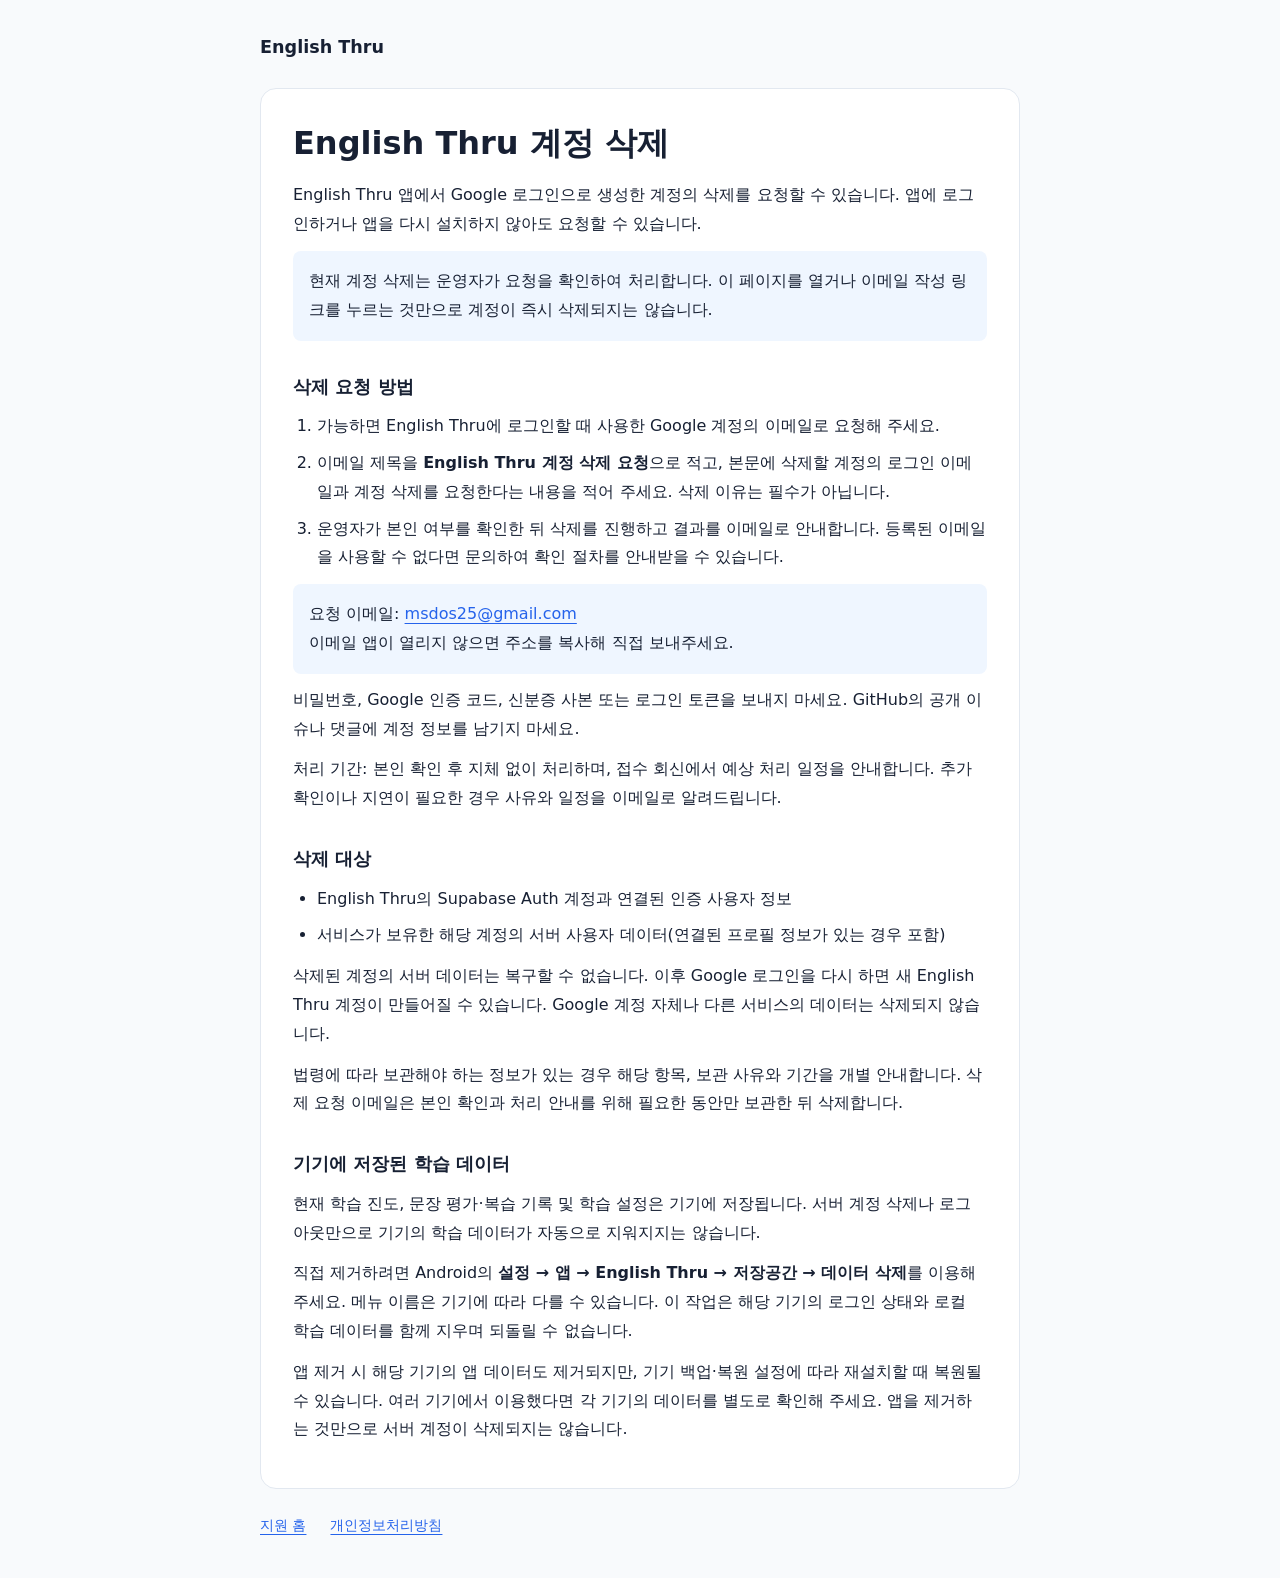
==== delete-account.html @ 8fef740b "Add EnglishThru privacy and account deletion pages" ====
<!doctype html>
<html lang="ko">
<head>
  <meta charset="utf-8">
  <meta name="viewport" content="width=device-width, initial-scale=1">
  <meta name="description" content="English Thru 계정 및 서버 사용자 데이터 삭제 요청 방법과 기기 내 학습 데이터 삭제 안내">
  <title>English Thru 계정 삭제</title>
  <link rel="stylesheet" href="styles.css">
</head>
<body>
  <a class="skip-link" href="#main">본문 바로가기</a>
  <header class="container"><a class="brand" href="index.html">English Thru</a></header>
  <main class="container" id="main">
    <h1>English Thru 계정 삭제</h1>
    <p>English Thru 앱에서 Google 로그인으로 생성한 계정의 삭제를 요청할 수 있습니다. 앱에 로그인하거나 앱을 다시 설치하지 않아도 요청할 수 있습니다.</p>
    <p class="notice">현재 계정 삭제는 운영자가 요청을 확인하여 처리합니다. 이 페이지를 열거나 이메일 작성 링크를 누르는 것만으로 계정이 즉시 삭제되지는 않습니다.</p>

    <h2>삭제 요청 방법</h2>
    <ol>
      <li>가능하면 English Thru에 로그인할 때 사용한 Google 계정의 이메일로 요청해 주세요.</li>
      <li>이메일 제목을 <strong>English Thru 계정 삭제 요청</strong>으로 적고, 본문에 삭제할 계정의 로그인 이메일과 계정 삭제를 요청한다는 내용을 적어 주세요. 삭제 이유는 필수가 아닙니다.</li>
      <li>운영자가 본인 여부를 확인한 뒤 삭제를 진행하고 결과를 이메일로 안내합니다. 등록된 이메일을 사용할 수 없다면 문의하여 확인 절차를 안내받을 수 있습니다.</li>
    </ol>
    <p class="notice">요청 이메일: <a href="mailto:msdos25@gmail.com?subject=English%20Thru%20%EA%B3%84%EC%A0%95%20%EC%82%AD%EC%A0%9C%20%EC%9A%94%EC%B2%AD">msdos25@gmail.com</a><br>이메일 앱이 열리지 않으면 주소를 복사해 직접 보내주세요.</p>
    <p>비밀번호, Google 인증 코드, 신분증 사본 또는 로그인 토큰을 보내지 마세요. GitHub의 공개 이슈나 댓글에 계정 정보를 남기지 마세요.</p>
    <p>처리 기간: 본인 확인 후 지체 없이 처리하며, 접수 회신에서 예상 처리 일정을 안내합니다. 추가 확인이나 지연이 필요한 경우 사유와 일정을 이메일로 알려드립니다.</p>

    <h2>삭제 대상</h2>
    <ul>
      <li>English Thru의 Supabase Auth 계정과 연결된 인증 사용자 정보</li>
      <li>서비스가 보유한 해당 계정의 서버 사용자 데이터(연결된 프로필 정보가 있는 경우 포함)</li>
    </ul>
    <p>삭제된 계정의 서버 데이터는 복구할 수 없습니다. 이후 Google 로그인을 다시 하면 새 English Thru 계정이 만들어질 수 있습니다. Google 계정 자체나 다른 서비스의 데이터는 삭제되지 않습니다.</p>
    <p>법령에 따라 보관해야 하는 정보가 있는 경우 해당 항목, 보관 사유와 기간을 개별 안내합니다. 삭제 요청 이메일은 본인 확인과 처리 안내를 위해 필요한 동안만 보관한 뒤 삭제합니다.</p>

    <h2>기기에 저장된 학습 데이터</h2>
    <p>현재 학습 진도, 문장 평가·복습 기록 및 학습 설정은 기기에 저장됩니다. 서버 계정 삭제나 로그아웃만으로 기기의 학습 데이터가 자동으로 지워지지는 않습니다.</p>
    <p>직접 제거하려면 Android의 <strong>설정 → 앱 → English Thru → 저장공간 → 데이터 삭제</strong>를 이용해 주세요. 메뉴 이름은 기기에 따라 다를 수 있습니다. 이 작업은 해당 기기의 로그인 상태와 로컬 학습 데이터를 함께 지우며 되돌릴 수 없습니다.</p>
    <p>앱 제거 시 해당 기기의 앱 데이터도 제거되지만, 기기 백업·복원 설정에 따라 재설치할 때 복원될 수 있습니다. 여러 기기에서 이용했다면 각 기기의 데이터를 별도로 확인해 주세요. 앱을 제거하는 것만으로 서버 계정이 삭제되지는 않습니다.</p>
  </main>
  <footer class="container"><nav aria-label="관련 페이지"><a href="index.html">지원 홈</a><a href="privacy.html">개인정보처리방침</a></nav></footer>
</body>
</html>
---- styles.css ----
:root {
  color-scheme: light;
  font-family: system-ui, -apple-system, BlinkMacSystemFont, "Segoe UI", sans-serif;
  color: #172033;
  background: #f8fafc;
  line-height: 1.8;
  overflow-wrap: anywhere;
}
* { box-sizing: border-box; }
body { margin: 0; }
.container { width: min(100% - 40px, 760px); margin-inline: auto; }
header { padding-block: 32px 24px; }
.brand { color: #172033; font-size: 1.1rem; font-weight: 700; text-decoration: none; }
main { padding: 32px; background: #fff; border: 1px solid #e2e8f0; border-radius: 16px; }
h1 { font-size: clamp(1.65rem, 5vw, 2rem); line-height: 1.4; margin: 0 0 16px; }
h2 { font-size: 1.15rem; margin: 32px 0 10px; line-height: 1.5; }
p, ul, ol { margin: 12px 0; }
ul, ol { padding-left: 24px; }
li + li { margin-top: 8px; }
a { color: #2563eb; text-underline-offset: 4px; }
a:focus-visible { outline: 3px solid #2563eb; outline-offset: 5px; border-radius: 2px; }
.muted, footer { color: #526175; }
.notice { padding: 16px; background: #eff6ff; border-radius: 8px; }
.page-links { list-style: none; padding: 0; }
.page-links a { display: block; padding: 16px; border: 1px solid #e2e8f0; border-radius: 8px; font-weight: 600; }
footer { padding-block: 24px 40px; font-size: .875rem; }
footer nav { display: flex; flex-wrap: wrap; gap: 12px 24px; }
.skip-link { position: absolute; top: -100px; left: 16px; background: white; padding: 8px; }
.skip-link:focus { top: 8px; }
@media (max-width: 480px) {
  .container { width: calc(100% - 24px); }
  header { padding-block: 24px 16px; }
  main { padding: 24px 20px; }
}
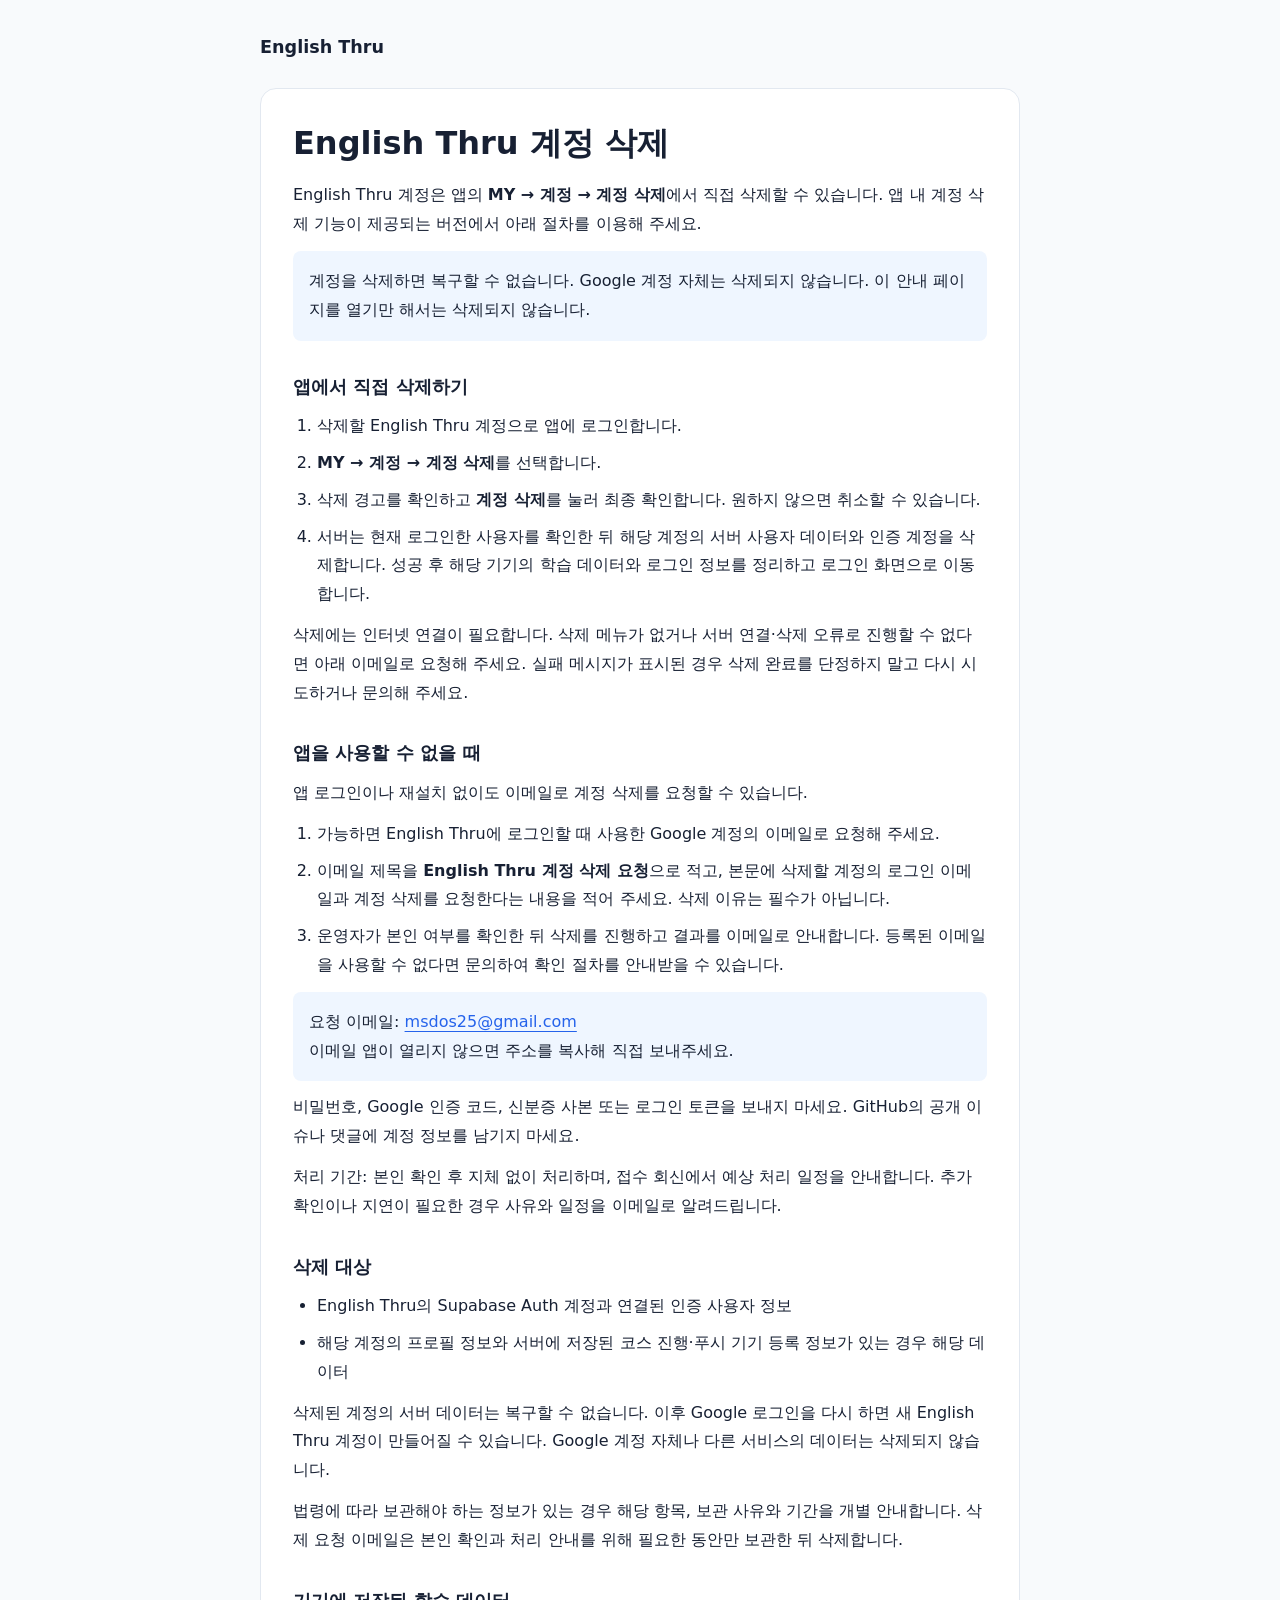
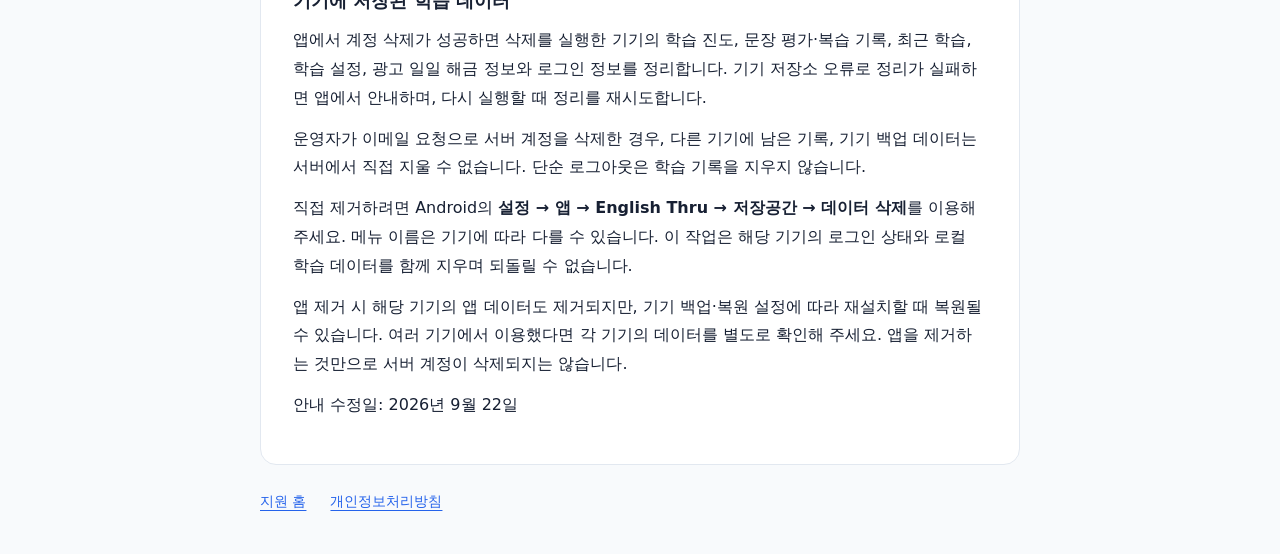
==== commit 611278fb: "Document self-service account deletion and local data cleanup" ====
--- a/delete-account.html
+++ b/delete-account.html
@@ -12,10 +12,20 @@
   <header class="container"><a class="brand" href="index.html">English Thru</a></header>
   <main class="container" id="main">
     <h1>English Thru 계정 삭제</h1>
-    <p>English Thru 앱에서 Google 로그인으로 생성한 계정의 삭제를 요청할 수 있습니다. 앱에 로그인하거나 앱을 다시 설치하지 않아도 요청할 수 있습니다.</p>
-    <p class="notice">현재 계정 삭제는 운영자가 요청을 확인하여 처리합니다. 이 페이지를 열거나 이메일 작성 링크를 누르는 것만으로 계정이 즉시 삭제되지는 않습니다.</p>
+    <p>English Thru 계정은 앱의 <strong>MY → 계정 → 계정 삭제</strong>에서 직접 삭제할 수 있습니다. 앱 내 계정 삭제 기능이 제공되는 버전에서 아래 절차를 이용해 주세요.</p>
+    <p class="notice">계정을 삭제하면 복구할 수 없습니다. Google 계정 자체는 삭제되지 않습니다. 이 안내 페이지를 열기만 해서는 삭제되지 않습니다.</p>
 
-    <h2>삭제 요청 방법</h2>
+    <h2>앱에서 직접 삭제하기</h2>
+    <ol>
+      <li>삭제할 English Thru 계정으로 앱에 로그인합니다.</li>
+      <li><strong>MY → 계정 → 계정 삭제</strong>를 선택합니다.</li>
+      <li>삭제 경고를 확인하고 <strong>계정 삭제</strong>를 눌러 최종 확인합니다. 원하지 않으면 취소할 수 있습니다.</li>
+      <li>서버는 현재 로그인한 사용자를 확인한 뒤 해당 계정의 서버 사용자 데이터와 인증 계정을 삭제합니다. 성공 후 해당 기기의 학습 데이터와 로그인 정보를 정리하고 로그인 화면으로 이동합니다.</li>
+    </ol>
+    <p>삭제에는 인터넷 연결이 필요합니다. 삭제 메뉴가 없거나 서버 연결·삭제 오류로 진행할 수 없다면 아래 이메일로 요청해 주세요. 실패 메시지가 표시된 경우 삭제 완료를 단정하지 말고 다시 시도하거나 문의해 주세요.</p>
+
+    <h2>앱을 사용할 수 없을 때</h2>
+    <p>앱 로그인이나 재설치 없이도 이메일로 계정 삭제를 요청할 수 있습니다.</p>
     <ol>
       <li>가능하면 English Thru에 로그인할 때 사용한 Google 계정의 이메일로 요청해 주세요.</li>
       <li>이메일 제목을 <strong>English Thru 계정 삭제 요청</strong>으로 적고, 본문에 삭제할 계정의 로그인 이메일과 계정 삭제를 요청한다는 내용을 적어 주세요. 삭제 이유는 필수가 아닙니다.</li>
@@ -28,15 +38,17 @@
     <h2>삭제 대상</h2>
     <ul>
       <li>English Thru의 Supabase Auth 계정과 연결된 인증 사용자 정보</li>
-      <li>서비스가 보유한 해당 계정의 서버 사용자 데이터(연결된 프로필 정보가 있는 경우 포함)</li>
+      <li>해당 계정의 프로필 정보와 서버에 저장된 코스 진행·푸시 기기 등록 정보가 있는 경우 해당 데이터</li>
     </ul>
     <p>삭제된 계정의 서버 데이터는 복구할 수 없습니다. 이후 Google 로그인을 다시 하면 새 English Thru 계정이 만들어질 수 있습니다. Google 계정 자체나 다른 서비스의 데이터는 삭제되지 않습니다.</p>
     <p>법령에 따라 보관해야 하는 정보가 있는 경우 해당 항목, 보관 사유와 기간을 개별 안내합니다. 삭제 요청 이메일은 본인 확인과 처리 안내를 위해 필요한 동안만 보관한 뒤 삭제합니다.</p>
 
     <h2>기기에 저장된 학습 데이터</h2>
-    <p>현재 학습 진도, 문장 평가·복습 기록 및 학습 설정은 기기에 저장됩니다. 서버 계정 삭제나 로그아웃만으로 기기의 학습 데이터가 자동으로 지워지지는 않습니다.</p>
+    <p>앱에서 계정 삭제가 성공하면 삭제를 실행한 기기의 학습 진도, 문장 평가·복습 기록, 최근 학습, 학습 설정, 광고 일일 해금 정보와 로그인 정보를 정리합니다. 기기 저장소 오류로 정리가 실패하면 앱에서 안내하며, 다시 실행할 때 정리를 재시도합니다.</p>
+    <p>운영자가 이메일 요청으로 서버 계정을 삭제한 경우, 다른 기기에 남은 기록, 기기 백업 데이터는 서버에서 직접 지울 수 없습니다. 단순 로그아웃은 학습 기록을 지우지 않습니다.</p>
     <p>직접 제거하려면 Android의 <strong>설정 → 앱 → English Thru → 저장공간 → 데이터 삭제</strong>를 이용해 주세요. 메뉴 이름은 기기에 따라 다를 수 있습니다. 이 작업은 해당 기기의 로그인 상태와 로컬 학습 데이터를 함께 지우며 되돌릴 수 없습니다.</p>
     <p>앱 제거 시 해당 기기의 앱 데이터도 제거되지만, 기기 백업·복원 설정에 따라 재설치할 때 복원될 수 있습니다. 여러 기기에서 이용했다면 각 기기의 데이터를 별도로 확인해 주세요. 앱을 제거하는 것만으로 서버 계정이 삭제되지는 않습니다.</p>
+    <p>안내 수정일: <time datetime="2026-09-22">2026년 9월 22일</time></p>
   </main>
   <footer class="container"><nav aria-label="관련 페이지"><a href="index.html">지원 홈</a><a href="privacy.html">개인정보처리방침</a></nav></footer>
 </body>
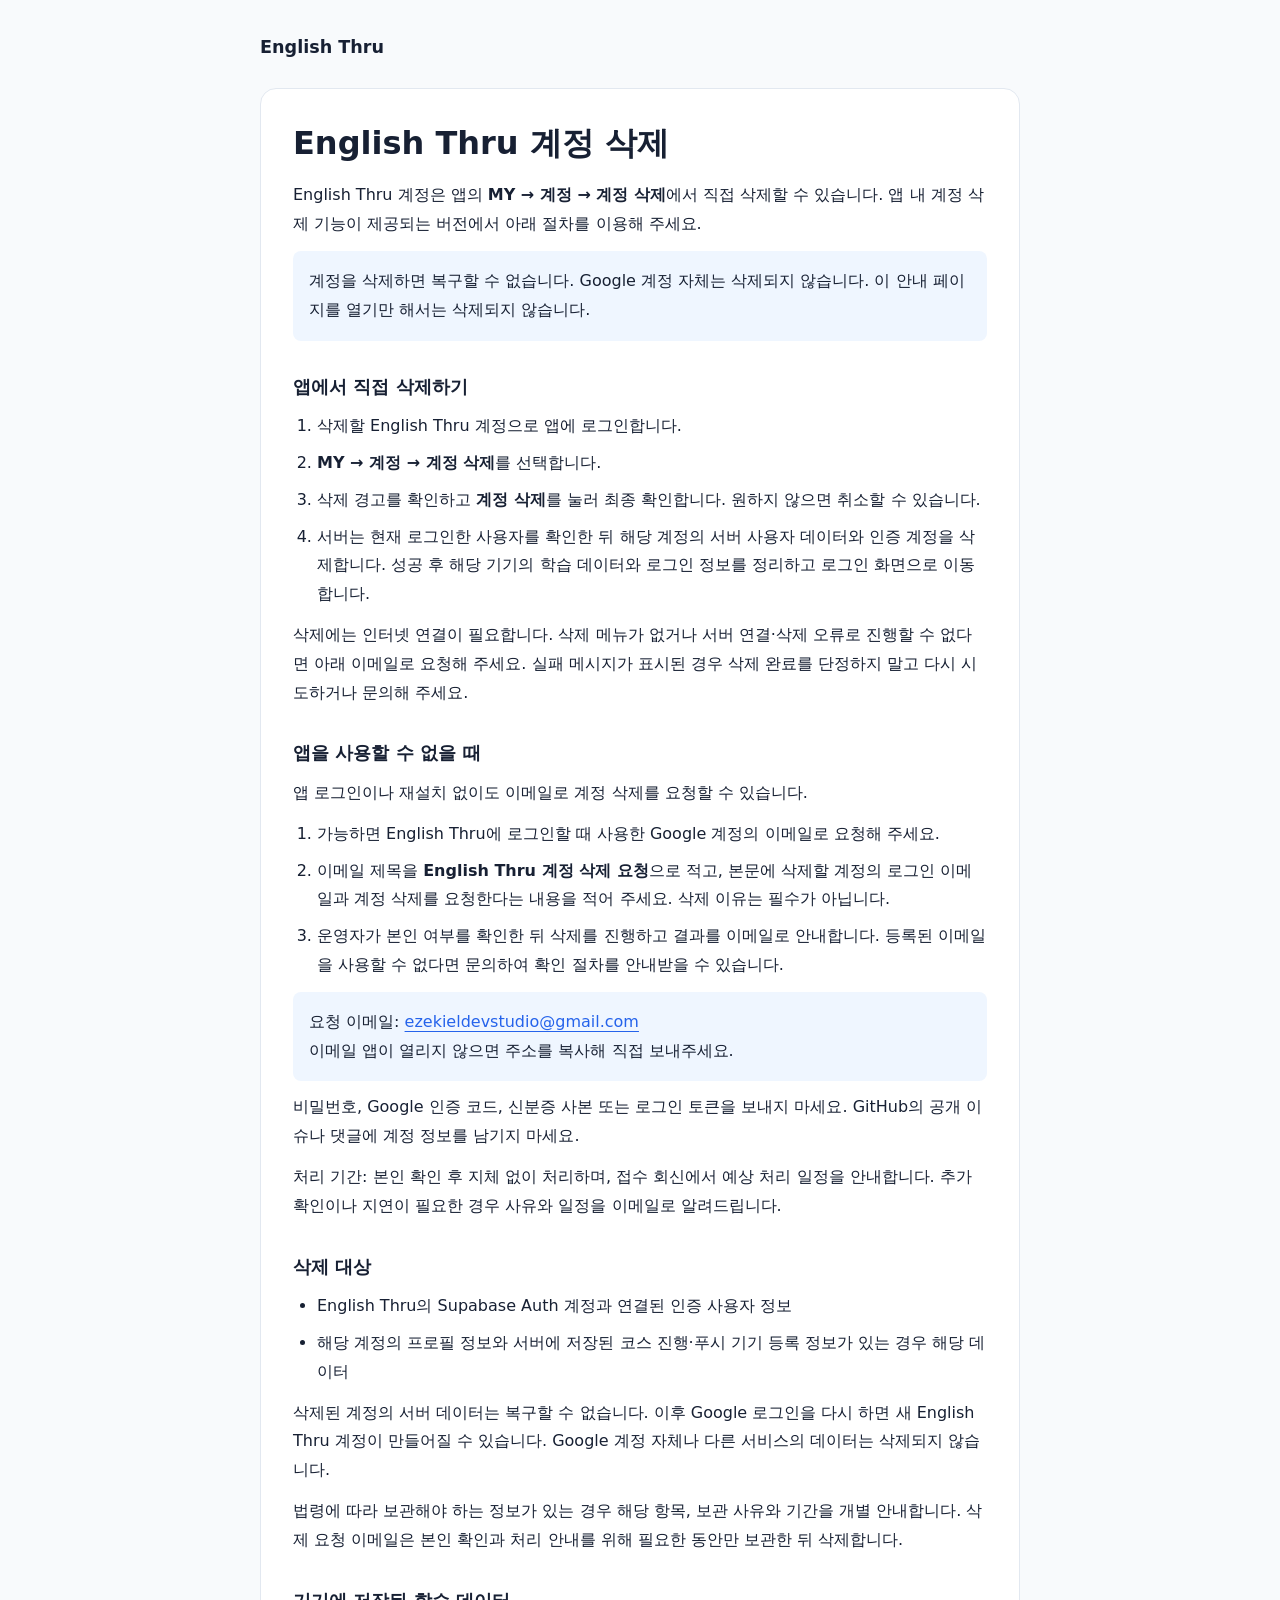
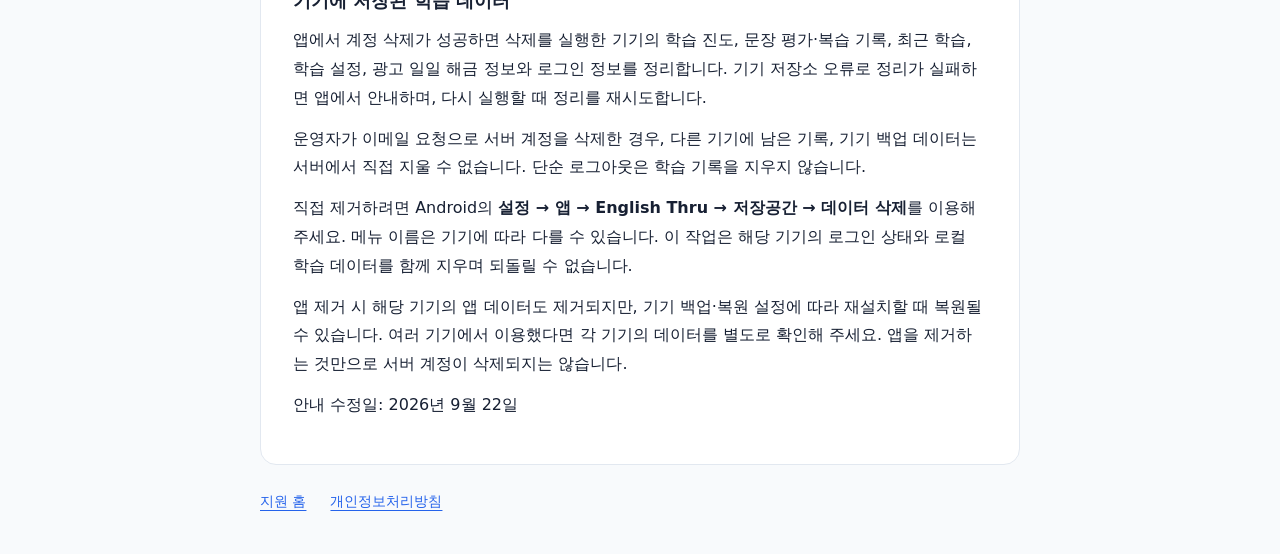
==== commit 953d6a89: "Update support contact and transferred Pages links" ====
--- a/delete-account.html
+++ b/delete-account.html
@@ -31,7 +31,7 @@
       <li>이메일 제목을 <strong>English Thru 계정 삭제 요청</strong>으로 적고, 본문에 삭제할 계정의 로그인 이메일과 계정 삭제를 요청한다는 내용을 적어 주세요. 삭제 이유는 필수가 아닙니다.</li>
       <li>운영자가 본인 여부를 확인한 뒤 삭제를 진행하고 결과를 이메일로 안내합니다. 등록된 이메일을 사용할 수 없다면 문의하여 확인 절차를 안내받을 수 있습니다.</li>
     </ol>
-    <p class="notice">요청 이메일: <a href="mailto:msdos25@gmail.com?subject=English%20Thru%20%EA%B3%84%EC%A0%95%20%EC%82%AD%EC%A0%9C%20%EC%9A%94%EC%B2%AD">msdos25@gmail.com</a><br>이메일 앱이 열리지 않으면 주소를 복사해 직접 보내주세요.</p>
+    <p class="notice">요청 이메일: <a href="mailto:ezekieldevstudio@gmail.com?subject=English%20Thru%20%EA%B3%84%EC%A0%95%20%EC%82%AD%EC%A0%9C%20%EC%9A%94%EC%B2%AD">ezekieldevstudio@gmail.com</a><br>이메일 앱이 열리지 않으면 주소를 복사해 직접 보내주세요.</p>
     <p>비밀번호, Google 인증 코드, 신분증 사본 또는 로그인 토큰을 보내지 마세요. GitHub의 공개 이슈나 댓글에 계정 정보를 남기지 마세요.</p>
     <p>처리 기간: 본인 확인 후 지체 없이 처리하며, 접수 회신에서 예상 처리 일정을 안내합니다. 추가 확인이나 지연이 필요한 경우 사유와 일정을 이메일로 알려드립니다.</p>
 
